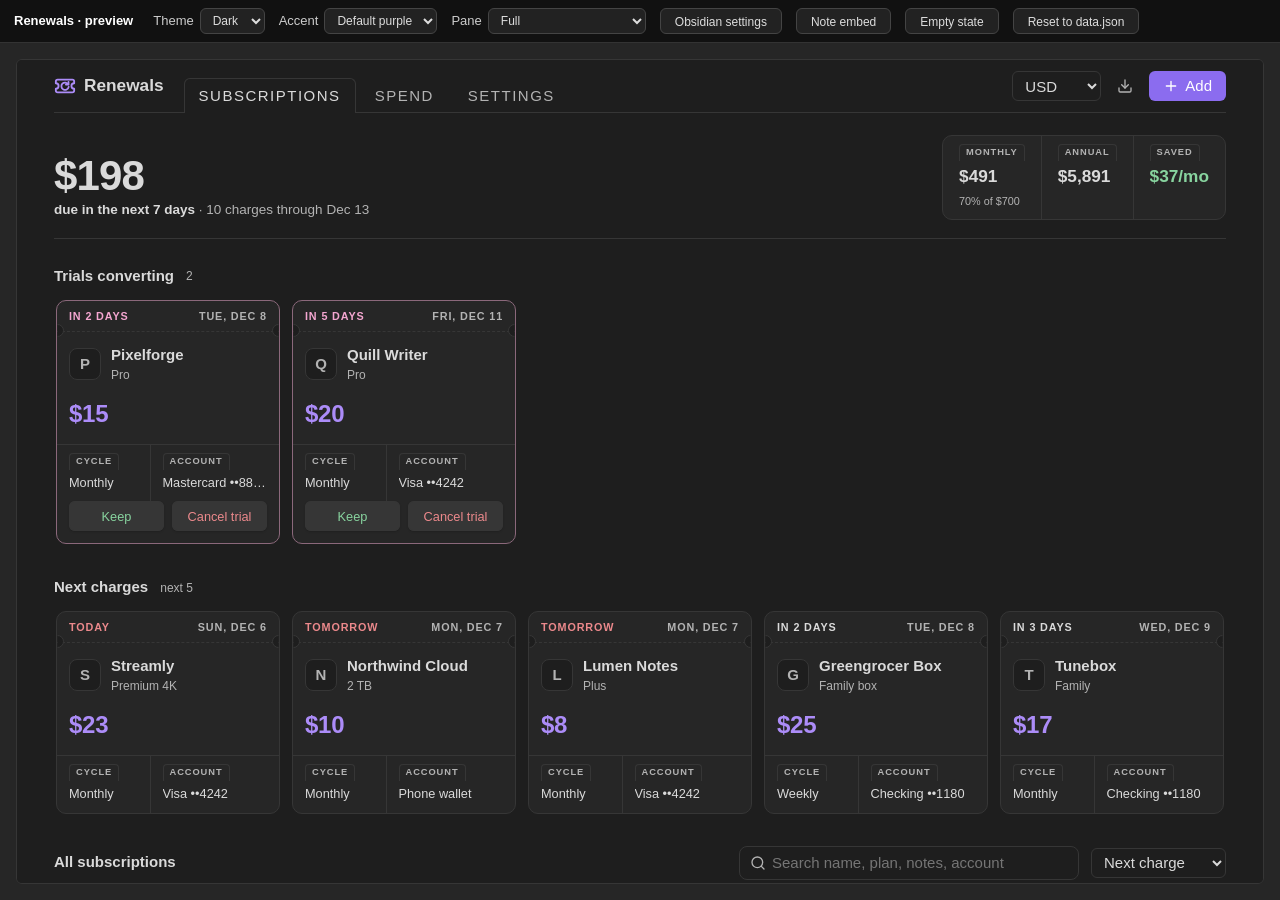
==== preview/index.html @ a4823d59 "Renewals 1.0.0: subscription manager for Obsidian Track subscriptions, free trials, and recurring pa" ====
<!doctype html>
<html lang="en" class="theme-dark">
<head>
<meta charset="utf-8">
<meta name="viewport" content="width=device-width, initial-scale=1">
<title>Renewals Preview</title>
<style>
/* Obsidian default theme tokens (approximate) so the plugin renders as it would in the app */
.theme-dark {
  --background-primary: #1e1e1e; --background-primary-alt: #242424; --background-secondary: #262626;
  --background-modifier-border: #363636; --background-modifier-border-hover: #444; --background-modifier-hover: rgba(255,255,255,.075);
  --text-normal: #dadada; --text-muted: #b3b3b3; --text-faint: #666; --text-on-accent: #fff;
  --interactive-normal: #363636; --interactive-hover: #3f3f3f;
  --interactive-accent: hsl(254, 80%, 68%); --text-accent: hsl(258, 88%, 76%);
  --color-red: #fb464c; --color-orange: #e9973f; --color-yellow: #e0de71; --color-green: #44cf6e;
  --color-cyan: #53dfdd; --color-blue: #4a9dff; --color-purple: #a882ff; --color-pink: #fa99cd;
  color-scheme: dark;
}
.theme-light {
  --background-primary: #fff; --background-primary-alt: #fafafa; --background-secondary: #f6f6f6;
  --background-modifier-border: #e0e0e0; --background-modifier-border-hover: #d4d4d4; --background-modifier-hover: rgba(0,0,0,.05);
  --text-normal: #222; --text-muted: #5c5c5c; --text-faint: #ababab; --text-on-accent: #fff;
  --interactive-normal: #fff; --interactive-hover: #f2f2f2;
  --interactive-accent: hsl(254, 80%, 60%); --text-accent: hsl(258, 70%, 52%);
  --color-red: #e93147; --color-orange: #ec7500; --color-yellow: #e0ac00; --color-green: #08b94e;
  --color-cyan: #00bfbc; --color-blue: #086ddd; --color-purple: #7852ee; --color-pink: #d53984;
  color-scheme: light;
}
* { box-sizing: border-box; }
html, body { margin: 0; height: 100%; }
body { background: var(--background-secondary); color: var(--text-normal); font: 15px/1.5 -apple-system, BlinkMacSystemFont, "Segoe UI", Inter, Roboto, sans-serif; display: flex; flex-direction: column; }
/* Obsidian-like base controls */
button { font: inherit; height: 30px; padding: 4px 14px; border: 0; border-radius: 6px; background: var(--interactive-normal); color: var(--text-normal); box-shadow: 0 1px 2px rgba(0,0,0,.18), inset 0 0 0 1px var(--background-modifier-border); cursor: pointer; }
button:hover { background: var(--interactive-hover); }
button.mod-cta { background: var(--interactive-accent); color: var(--text-on-accent); box-shadow: none; }
button.mod-warning { background: var(--color-red); color: #fff; box-shadow: none; }
input, select, textarea { font: inherit; color: var(--text-normal); background: var(--background-primary); border: 1px solid var(--background-modifier-border); border-radius: 6px; padding: 4px 8px; height: 30px; }
textarea { height: auto; }
select.dropdown { padding-right: 24px; }
.setting-item { display: flex; align-items: center; gap: 16px; padding: 10px 0; border-top: 1px solid var(--background-modifier-border); }
.setting-item-heading { border-top: 0; padding-top: 18px; }
.setting-item-heading .setting-item-name { font-weight: 600; }
.setting-item-info { flex: 1; }
.setting-item-description { font-size: .8em; color: var(--text-muted); }
.setting-item-control { display: flex; gap: 8px; align-items: center; justify-content: flex-end; }
.modal-container { position: fixed; inset: 0; z-index: 50; display: grid; place-items: center; }
.modal-bg { position: absolute; inset: 0; background: rgba(0,0,0,.55); }
.modal { position: relative; width: min(600px, calc(100vw - 24px)); max-height: 88vh; overflow: auto; padding: 18px 22px; border-radius: 12px; background: var(--background-primary); border: 1px solid var(--background-modifier-border); }
.modal-title { font-size: 1.2em; font-weight: 700; margin-bottom: 4px; }
.modal-close-button { position: absolute; right: 14px; top: 10px; font-size: 22px; cursor: pointer; color: var(--text-muted); }
.menu { position: fixed; z-index: 60; min-width: 200px; padding: 4px; border-radius: 8px; background: var(--background-secondary); border: 1px solid var(--background-modifier-border); box-shadow: 0 8px 24px rgba(0,0,0,.3); }
.menu-item { display: flex; gap: 8px; align-items: center; padding: 6px 10px; border-radius: 4px; cursor: pointer; font-size: .9em; }
.menu-item:hover { background: var(--background-modifier-hover); }
.menu-separator { height: 1px; margin: 4px 0; background: var(--background-modifier-border); }
.notice-container { position: fixed; right: 16px; top: 16px; z-index: 70; display: flex; flex-direction: column; gap: 8px; }
.notice { padding: 10px 14px; border-radius: 8px; background: var(--background-secondary); border: 1px solid var(--background-modifier-border); box-shadow: 0 4px 16px rgba(0,0,0,.25); font-size: .9em; max-width: 340px; }
/* Preview chrome */
.pv-bar { display: flex; flex-wrap: wrap; gap: 8px 14px; align-items: center; padding: 8px 14px; font-size: 13px; background: #111; color: #ccc; border-bottom: 1px solid #333; }
.pv-bar b { color: #fff; margin-right: 6px; }
.pv-bar label { display: inline-flex; gap: 6px; align-items: center; }
.pv-bar select, .pv-bar button { height: 26px; font-size: 12px; background: #222; color: #ddd; border: 1px solid #444; box-shadow: none; }
.pv-stage { flex: 1; overflow: auto; display: flex; justify-content: center; padding: 16px; }
.pv-leaf { width: 100%; min-width: 0; height: 100%; border: 1px solid var(--background-modifier-border); border-radius: 6px; overflow: hidden; background: var(--background-primary); display: flex; flex-direction: column; transition: max-width .2s; }
.view-content { flex: 1; overflow: auto; padding: 0 16px; }
.pv-settings { max-width: 640px; margin: 0 auto; padding: 0 16px 24px; }
.pv-clean .pv-bar { display: none; }
.pv-clean .pv-stage { padding: 0; }
.pv-clean .pv-leaf { border: 0; border-radius: 0; }
.pv-note { max-width: 720px; margin: 0 auto; padding: 24px 16px; line-height: 1.6; }
.prompt-input { width: 100%; margin-bottom: 8px; }
.suggestion-item { padding: 6px 10px; border-radius: 4px; cursor: pointer; font-size: .9em; }
.suggestion-item:hover { background: var(--background-modifier-hover); }
.suggestion-empty { padding: 6px 10px; color: var(--text-muted); }
</style>
</head>
<body>
<div class="pv-bar">
  <b>Renewals · preview</b>
  <label>Theme <select id="pv-theme"><option value="dark">Dark</option><option value="light">Light</option></select></label>
  <label>Accent <select id="pv-accent"><option value="">Default purple</option><option value="211 90% 54%">Blue</option><option value="152 60% 40%">Green</option><option value="20 90% 55%">Orange</option></select></label>
  <label>Pane <select id="pv-width"><option value="100%">Full</option><option value="900px">900px (sidebars open)</option><option value="600px">600px (split pane)</option><option value="390px">390px (phone)</option></select></label>
  <button id="pv-settings">Obsidian settings</button>
  <button id="pv-embed">Note embed</button>
  <button id="pv-empty">Empty state</button>
  <button id="pv-reset">Reset to data.json</button>
</div>
<div class="pv-stage"><div class="pv-leaf" id="pv-leaf"></div></div>

<script src="demo-data.js"></script>
<script src="obsidian-shim.js"></script>
<script>
(async () => {
  const $ = (id) => document.getElementById(id);
  const css = document.createElement('link');
  css.rel = 'stylesheet';
  css.href = '../styles.css?' + Date.now();
  document.head.appendChild(css);

  // Persist preview controls between reloads
  const pref = JSON.parse(localStorage.getItem('st-preview-ui') || '{}');
  const savePref = () => localStorage.setItem('st-preview-ui', JSON.stringify(pref));
  const applyTheme = () => {
    const dark = (pref.theme || 'dark') === 'dark';
    document.documentElement.classList.toggle('theme-dark', dark);
    document.documentElement.classList.toggle('theme-light', !dark);
    const a = pref.accent;
    document.documentElement.style.setProperty('--interactive-accent', a ? `hsl(${a})` : '');
    document.documentElement.style.setProperty('--text-accent', a ? `hsl(${a})` : '');
    $('pv-leaf').style.maxWidth = pref.width || '100%';
  };
  $('pv-theme').value = pref.theme || 'dark';
  $('pv-accent').value = pref.accent || '';
  $('pv-width').value = pref.width || '100%';
  ['theme', 'accent', 'width'].forEach((k) => $('pv-' + k).addEventListener('change', (e) => { pref[k] = e.target.value; savePref(); applyTheme(); }));
  applyTheme();

  $('pv-reset').onclick = () => { localStorage.removeItem('st-preview-data'); location.hash = ''; location.reload(); };
  $('pv-empty').onclick = () => { localStorage.removeItem('st-preview-data'); location.hash = 'empty'; location.reload(); };
  window.__ST_EMPTY__ = location.hash === '#empty';
  const early = new URLSearchParams(location.search);
  window.__ST_DEMO__ = early.get('demo') === '1';
  // ?clean=1 hides the preview toolbar, for screenshots
  if (early.get('clean') === '1') document.documentElement.classList.add('pv-clean');

  // Load the real plugin source
  const src = await (await fetch('../main.js?' + Date.now())).text();
  const module = { exports: {} };
  new Function('module', 'exports', 'require', src)(module, module.exports, () => window.__obsidian);
  const PluginClass = module.exports;

  const leaf = { containerEl: $('pv-leaf') };
  window.__obsidianLeaves.push(leaf);
  const plugin = new PluginClass();
  await plugin.onload();
  leaf.view = plugin._viewFactory(leaf);
  await leaf.view.onOpen();

  // URL shortcuts for capturing states: ?theme=light&tab=spend&open=add|edit
  const q = new URLSearchParams(location.search);
  if (q.get('theme')) { pref.theme = q.get('theme'); applyTheme(); }
  if (q.get('width')) { pref.width = q.get('width'); applyTheme(); }
  // ?pause=N pauses N active records in memory only (never saved) to show HELD stubs
  if (q.get('pause')) {
    plugin.data.subscriptions.filter((s) => s.status === 'active').slice(0, +q.get('pause')).forEach((s) => (s.status = 'paused'));
    leaf.view.render();
  }
  if (q.get('filter')) { leaf.view.activeFilter = q.get('filter'); leaf.view.render(); }
  if (q.get('tab')) { leaf.view.tab = q.get('tab'); leaf.view.render(); }
  if (q.get('open') === 'add') plugin.openAddModal();
  if (q.get('open') === 'import') plugin.openImport();
  if (q.get('budget')) await plugin.update({ monthlyBudget: +q.get('budget') });
  if (q.get('remind')) plugin.remind(true);
  if (q.get('embed')) setTimeout(() => $('pv-embed').click(), 0);
  if (q.get('open') === 'edit') {
    const s = plugin.data.subscriptions.find((x) => x.isTrial) || plugin.data.subscriptions[0];
    if (s) plugin.openEditModal(s);
  }

  // A mock note rendering the ```renewals``` code block
  let note = null;
  $('pv-embed').onclick = () => {
    if (note) { note.remove(); note = null; leaf.view.contentEl.style.display = ''; $('pv-embed').textContent = 'Note embed'; return; }
    leaf.view.contentEl.style.display = 'none';
    note = $('pv-leaf').createDiv('pv-note view-content');
    note.createEl('h1', { text: 'Daily note' });
    note.createEl('p', { text: 'Bills to watch this week:' });
    const block = note.createDiv();
    plugin.codeBlocks.renewals('days: 7', block, { addChild: (c) => c.load() });
    note.createEl('p', { text: 'Rendered from a renewals code block with "days: 7".' });
    $('pv-embed').textContent = 'Back to view';
  };

  let showingSettings = false;
  $('pv-settings').onclick = () => {
    showingSettings = !showingSettings;
    $('pv-settings').textContent = showingSettings ? 'Back to view' : 'Obsidian settings';
    leaf.view.contentEl.style.display = showingSettings ? 'none' : '';
    const tab = plugin._settingTab;
    if (showingSettings) {
      tab.containerEl.className = 'pv-settings';
      $('pv-leaf').appendChild(tab.containerEl);
      tab.display();
    } else {
      tab.containerEl.remove();
    }
  };
})();
</script>
</body>
</html>
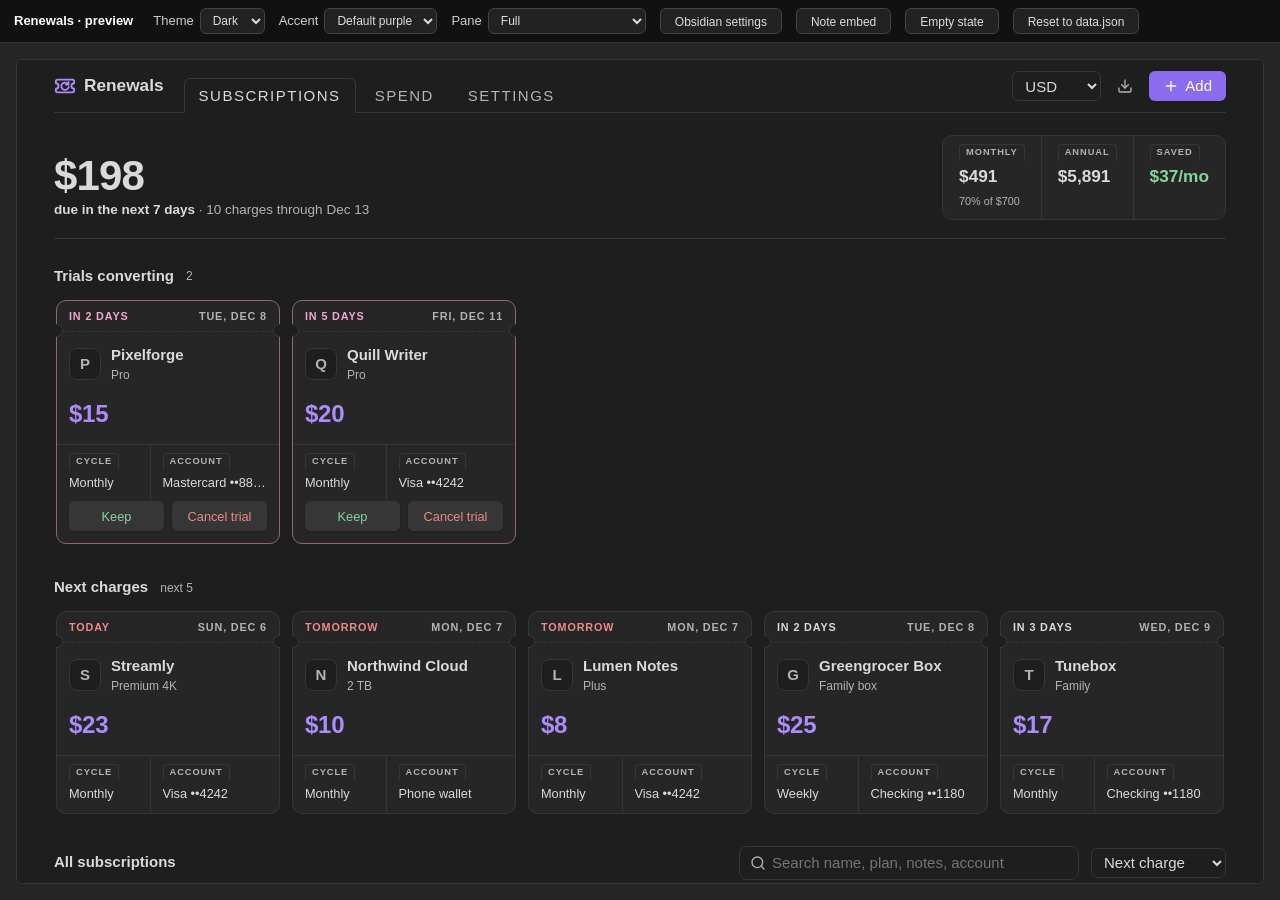
==== commit 10e17c5b: "Tighter phone layout: compact form and settings, 40px touch targets for 1.0.4 Co-Authored-By: Claude" ====
--- a/preview/index.html
+++ b/preview/index.html
@@ -71,6 +71,18 @@
 .suggestion-item { padding: 6px 10px; border-radius: 4px; cursor: pointer; font-size: .9em; }
 .suggestion-item:hover { background: var(--background-modifier-hover); }
 .suggestion-empty { padding: 6px 10px; color: var(--text-muted); }
+/* Phone width: the .is-phone rules from Obsidian 1.15's app.css that change the plugin's layout */
+.is-phone { font-size: 16px; }
+:where(.is-phone) input, :where(.is-phone) select, :where(.is-phone) button { height: 44px; border: 0; background-color: var(--background-modifier-form-field, var(--background-secondary)); }
+.is-phone .modal .setting-item-control button { padding: 10px; }
+.is-mobile input[type="text"] { width: 100%; }
+.is-phone .modal { width: 100vw; max-height: 100vh; height: 100vh; border-radius: 0; border: 0; padding: 18px 16px; }
+.is-phone .modal .setting-item { gap: 16px; }
+.is-phone .modal .setting-item:not(.mod-toggle, .setting-item-heading) { flex-direction: column; align-items: flex-start; }
+.is-phone .modal .setting-item:not(.mod-toggle, .setting-item-heading) .setting-item-control { width: 100%; }
+.is-phone .modal .setting-item-control select,
+.is-phone .modal .setting-item-control input,
+.is-phone .modal .setting-item-control button:not(.clickable-icon) { width: 100%; margin: 0; }
 </style>
 </head>
 <body>
@@ -107,6 +119,8 @@
     document.documentElement.style.setProperty('--interactive-accent', a ? `hsl(${a})` : '');
     document.documentElement.style.setProperty('--text-accent', a ? `hsl(${a})` : '');
     $('pv-leaf').style.maxWidth = pref.width || '100%';
+    document.body.classList.toggle('is-mobile', pref.width === '390px');
+    document.body.classList.toggle('is-phone', pref.width === '390px');
   };
   $('pv-theme').value = pref.theme || 'dark';
   $('pv-accent').value = pref.accent || '';
